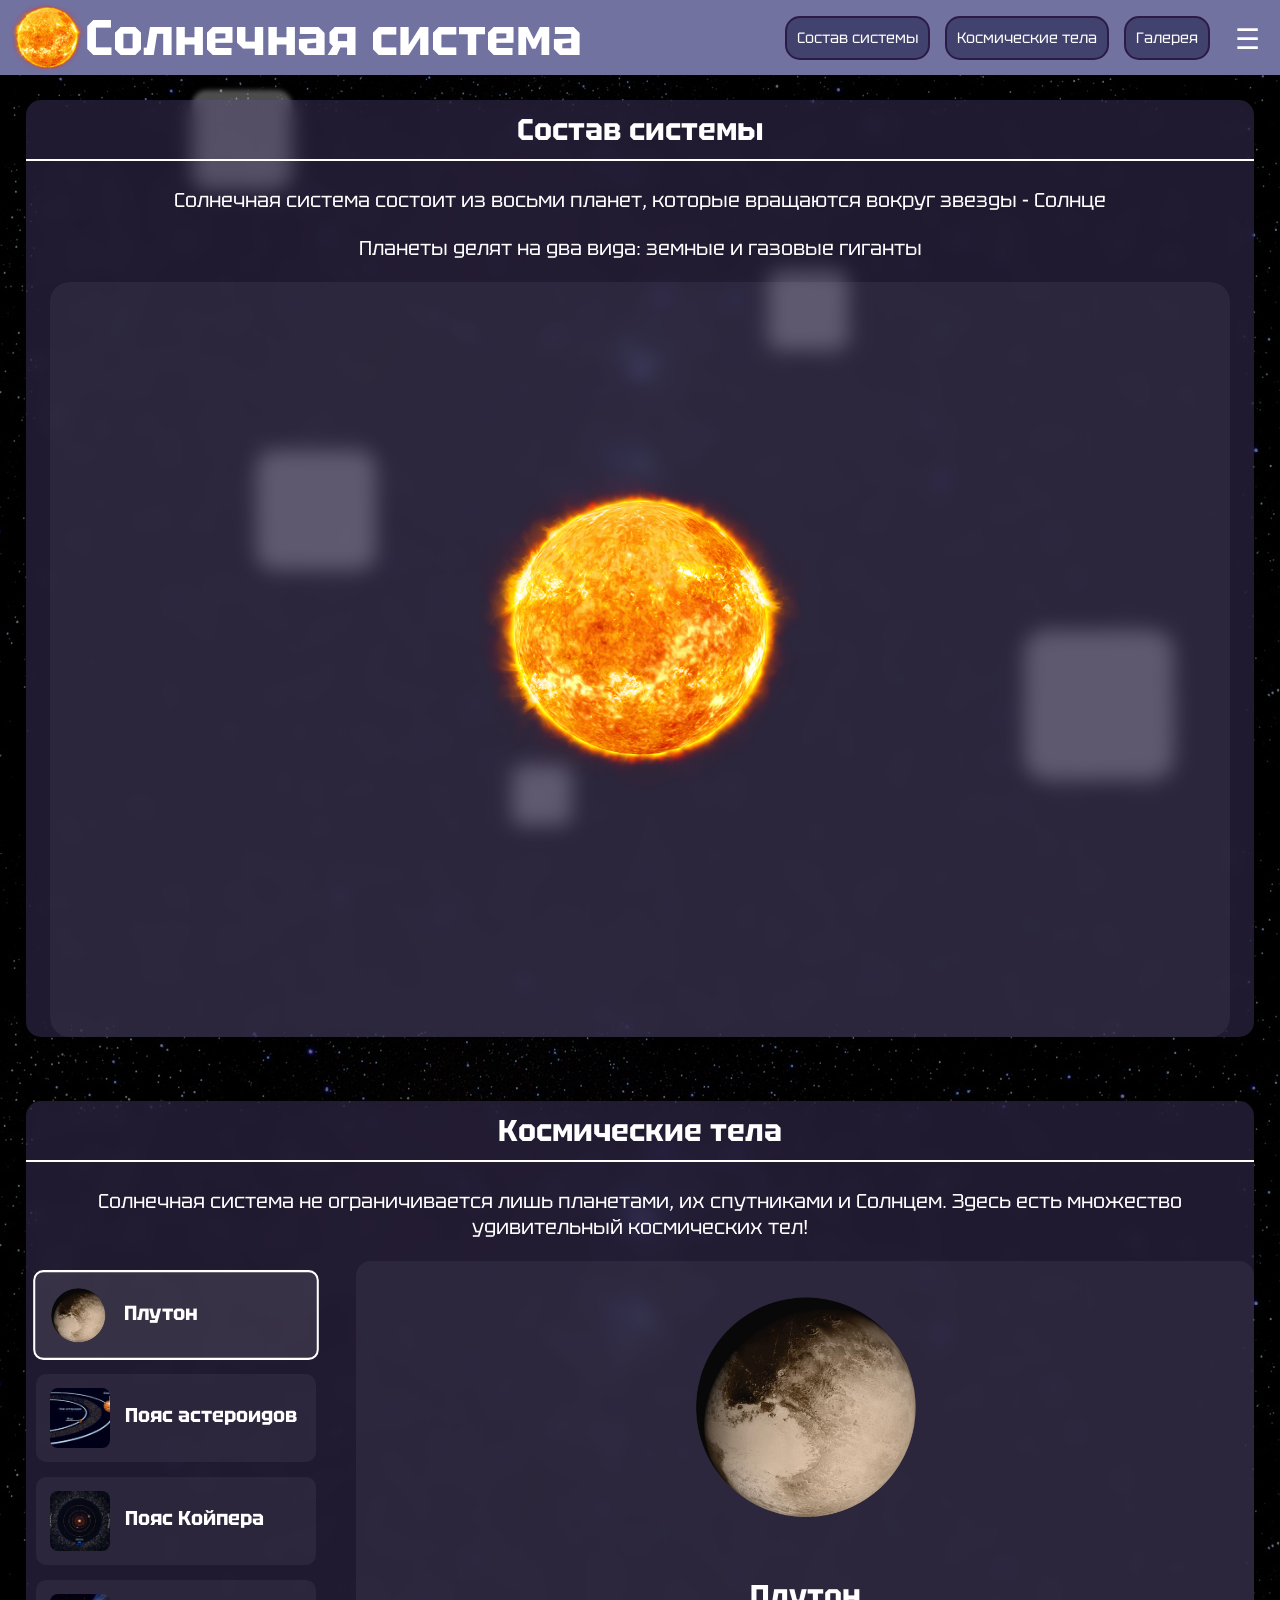
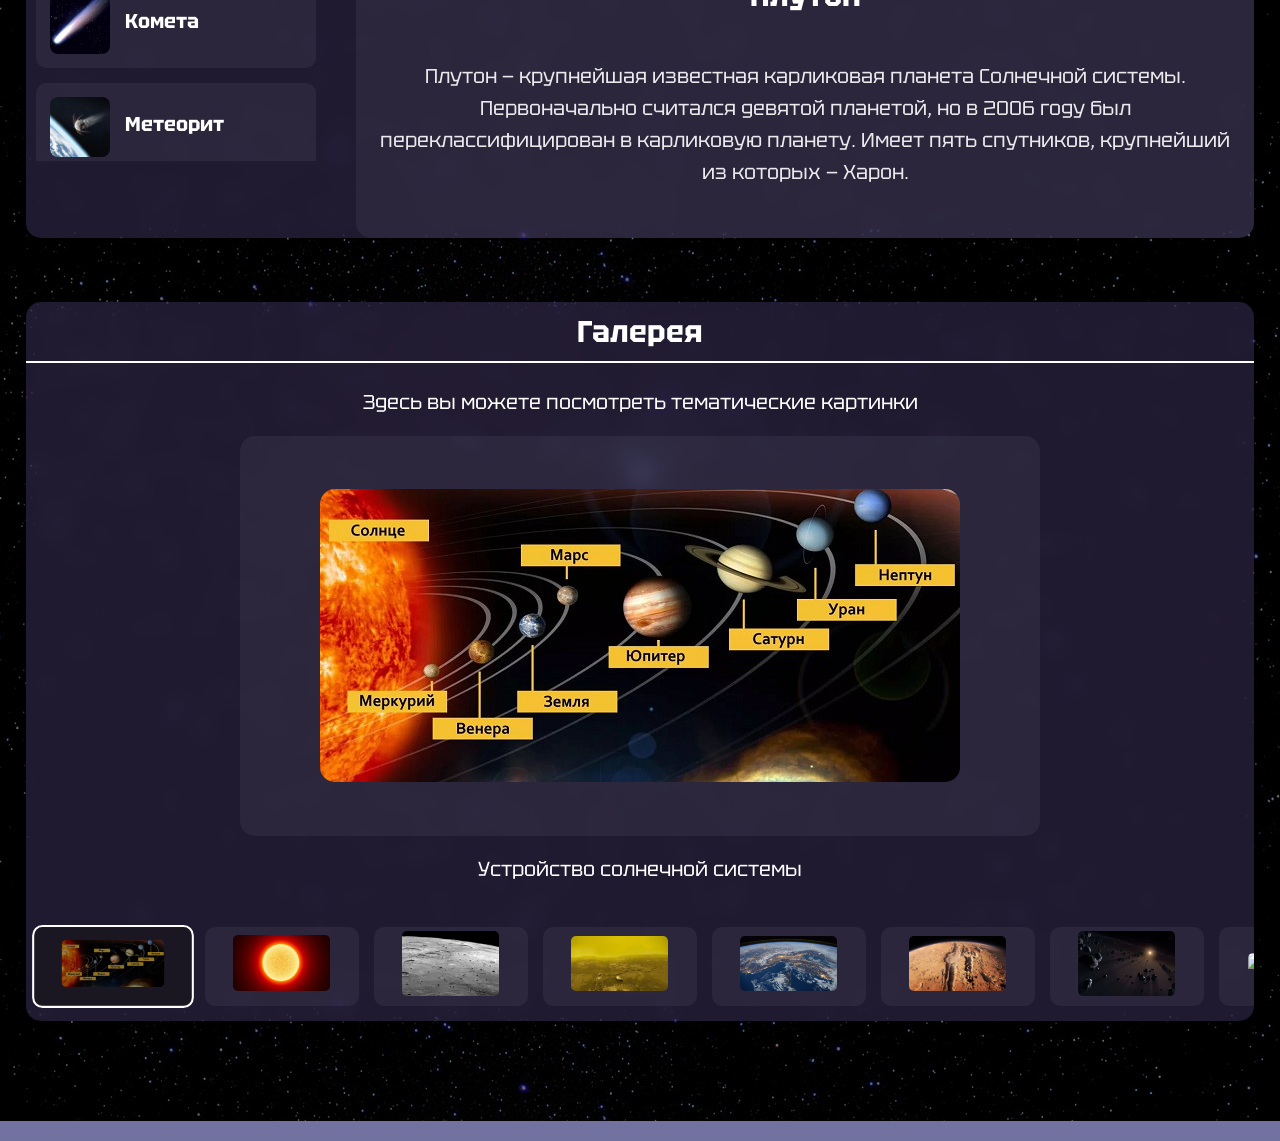
==== main.html @ 2208cb08 "first commit" ====
<!DOCTYPE html>
<html>
    <head>
        <link rel="stylesheet" href="main.css">
        <link rel="stylesheet" href="navigation.css">
        <link rel="stylesheet" href="planet_cards.css">
        <link rel="stylesheet" href="galery.css">
        <link rel="stylesheet" href="other.css">
        <link href="https://fonts.googleapis.com/css2?family=Quantico:ital,wght@0,400;0,700;1,400;1,700&family=Tektur:wght@400..900&display=swap" rel="stylesheet">
        <!--Установление Фав-иконки-->
        <link rel="icon" type="image/png" href="img/FavIlcon.png">
        <!--Заголовок сайта, который отображается во вкладочке-->
        <title>Солнечная система</title>
    </head>

    <body> 
        <header>
            <img src="img/Svetilo.png" width="75" height="75">
            <h1 class="main_title">Солнечная система</h1>
            <nav>
                <div class="nav_desktop">
                    <a href="#planets" class="nav_link">Состав системы</a>
                    <a href="#other" class="nav_link">Космические тела</a>
                    <a href="#gallery" class="nav_link">Галерея</a>
                </div>
                <div class="burger_menu">
                    <button class="burger_button">☰</button>
                    <div class="burger_content">
                        <a href="#planets" class="burger_nav_link">Состав системы</a>
                        <a href="#other" class="burger_nav_link">Космические тела</a>
                        <a href="#gallery" class="burger_nav_link">Галерея</a>
                        <div class="theme_switcher">
                            <button class="theme_btn" data-theme="light">Светлая тема</button>
                            <button class="theme_btn" data-theme="dark">Тёмная тема</button>
                            <button class="like_button" onclick="toggleColor(this)">★</button>
                        </div>
                    </div>
                </div>
            </nav>
        </header>
        <main>
            <!--Летающие позади кубики, красивое оформление и ми-ми-ми -->
            <div>
                <div class="square"></div>
                <div class="square"></div>
                <div class="square"></div>
                <div class="square"></div>
                <div class="square"></div>
            </div>

            <section id="planets" class="glass">
                <h1 class="title">Состав системы</h1>
                <p>Солнечная система состоит из восьми планет, которые вращаются вокруг звезды - Солнце</p>
                <p>Планеты делят на два вида: земные и газовые гиганты</p>
                <!--При большой экране-->
                    <div class="planet_container">
                        <a href="Sun.html" class="Sun planet">
                            <img src="img/Svetilo.png" width="325">
                            <div class="planet_title">
                                <p>Солнце</p>
                            </div>
                        </a>
                        <!--Земная группа-->
                        <a href="Mercury.html" class="Merc planet">
                            <img src="img/mercur.png" width="150">
                            <div class="planet_title">
                                <p>Меркурий</p>
                            </div>
                        </a>
                        <a href="Ven.html" class="Ven planet">
                            <img src="img/ven.png" width="190">
                            <div class="planet_title">
                                <p>Венера</p>
                            </div>
                        </a>
                        <a href="Earth.html" class="Earth planet">
                            <img src="img/earth_moon.png" width="225">
                            <div class="planet_title">
                                <p>Земля</p>
                            </div>
                        </a>
                        <a href="Mars.html" class="Mars planet">
                            <img src="img/mars.png" width="200">
                            <div class="planet_title">
                                <p>Марс</p>
                            </div>
                        </a>
                        <!--Газовые гиганты-->
                        <a href="Upiter.html" class="Upit planet">
                            <img src="img/yupi.png" width="250">
                            <div class="planet_title">
                                <p>Юпитер</p>
                            </div>
                        </a>
                        <a href="Saturn.html" class="Saturn planet">
                            <img src="img/saturn.png" width="320">
                            <div class="planet_title">
                                <p>Сатурн</p>
                            </div>
                        </a>
                        <a href="Uran.html" class="Uran planet">
                            <img src="img/uran.png" width="300">
                            <div class="planet_title">
                                <p>Уран</p>
                            </div>
                        </a>
                        <a href="Neptune.html" class="Neptune planet">
                            <img src="img/neptune.png" width="210">
                            <div class="planet_title">
                                <p>Нептун</p>
                            </div>
                        </a>
                    </div>
            </section>
            <section id="other" class="glass">
                <h1 class="title">Космические тела</h1>
                <p>Солнечная система не ограничивается лишь планетами, их спутниками и Солнцем.
                    Здесь есть множество удивительный космических тел!
                </p>
                <div class="other_container">
                    <div class="other_object">
                        <div class="other_thumbnails_container" id="otThumbnailsContainer">
                            
                        </div>
                    </div>
                    <div class="other_object">
                        <div class="other_main_container">
                            <div class="other_image_container_main">
                                <img src="img/pluto.png" alt="Космическое тело" class="other_image_main" id="otMainImage">
                            </div>
                            <div class="other_content_container">
                                <h2 class="other_content_title" id="otImageCaption">Плутон</h2>
                                <p class="other_content_description">Описание космического тела</p>
                            </div>
                        </div>
                    </div>
                </div>
            </section>
            <section id="gallery" class="glass">
                <h1 class="title">Галерея</h1>
                <p>Здесь вы можете посмотреть тематические картинки</p>
                <div class="gallery">
                    <div class="image_container">
                        <img src="gallery/Ustroystv.png" alt="Картинки" class="image" id="mainImage">
                    </div>
                    <div id="imageCaption">Устройство солнечной системы</div>
                </div>
                
                <div class="thumbnails_container" id="thumbnailsContainer">
                    
                </div>
            </section>
        </main>
        <script src="scripts/navigation.js"></script>
        <script src="scripts/button.js"></script>
        <script src="scripts/gallery.js"></script>
        <script src="scripts/other.js"></script>
    </body>

    <footer>
       
    </footer>
</html>
---- main.css ----
:root {
    --back_col: #7272a1;
    --back_col_dark: #42426e;
    --border_col:#2C1B47;
    --hologram_col:#88bab2;
    --hologram_text:#3b6b63;
    --glass_col: rgba(106, 86, 160, 0.3);
    --border_size:2px;
}

[data-theme="light"] {
    --back_col: #a2a2c4;
    --back_col_dark: #7a7aa8;
    --border_col: #725c93;
    --hologram_col: #a8d5cc;
    --hologram_text: #2a524a;
    --glass_col: rgba(166, 146, 220, 0.3);
}

[data-theme="light"] .glass {
    background: rgba(255, 255, 255, 0.2);
}

[data-theme="light"] .square {
    background: rgba(255, 255, 255, 0.5);
}
body {
    margin: 0; /*Внешние границы*/
    padding: 0; /*Внутренние границы*/
    background-image: url("img/StarLit.jpg");
    color: #ffffff;/*Цвет текста*/
    text-align: center;/*Центрирование текста*/
    font-family: "Tektur", sans-serif;
    font-weight: 200;
    font-size: 20px;
}

/*Вверхняя часть сайта - заголовок*/
header { 
    background: var(--back_col); 
    font-size: 35px;
    border-bottom: solid --border_size var(--border_col);
    padding: 10px; /* Внутренние отступы */
    display: flex; /* Для выравнивания логотипа и заголовка */
    align-items: center; /* Выравнивание по центру по вертикали */
    position: fixed;
    top: 0; /* Фиксируем вверху */
    width: 100%; /* Занимает всю ширину */
    height:55px;
    z-index: 1000; /* Чтобы header был поверх других элементов */
}

footer {
    background: var(--back_col); 
    display: flex;
    border-top: solid --border_size var(--border_col);
    z-index: 1000;
    padding: 10px;
}
main{
    margin-top:100px;
    margin-bottom:100px;
}
a{
    cursor:pointer;
}
/*Базовое стекло с блюром*/
.glass{
    background: var(--glass_col);
    margin-left:2%; margin-right:2%;
    border-radius: 15px;
    -webkit-backdrop-filter: blur(10px);
    backdrop-filter: blur(10px);
    margin-top:5%; margin-bottom:5%;
}
/*Класс для акцентного текста*/
.bold{
    font-weight: bold;
    font-size: 25px;
}
/*Титль*/
.title{
    padding:10px;
    border-bottom: #ffffff solid 2px;
}

/*Декоративные кубики*/
.square {
    position: fixed;
    background: rgba(255, 255, 255, 0.3);
    border-radius: 15%;
    animation: floatSquare 15s infinite ease-in-out;
    filter:blur(2px);
}

.square:nth-child(1) {
    width: 100px;
    height: 100px;
    top: calc(10% + var(--pos-1-y, 0px));
    left: calc(15% + var(--pos-1-x, 0px));
    animation-delay: 0s;
}

.square:nth-child(2) {
    width: calc(100px * 1.5);
    height: calc(100px * 1.5);
    top: calc(70% + var(--pos-2-y, 0px));
    left: calc(80% + var(--pos-2-x, 0px));
    animation-delay: -3s;
}

.square:nth-child(3) {
    width: calc(100px * 0.8);
    height: calc(100px * 0.8);
    top: calc(30% + var(--pos-3-y, 0px));
    left: calc(60% + var(--pos-3-x, 0px));
    animation-delay: -6s;
}

.square:nth-child(4) {
    width: calc(100px * 1.2);
    height: calc(100px * 1.2);
    top: calc(50% + var(--pos-4-y, 0px));
    left: calc(20% + var(--pos-4-x, 0px));
    animation-delay: -9s;
}

.square:nth-child(5) {
    width: calc(100px * 0.6);
    height: calc(100px * 0.6);
    top: calc(85% + var(--pos-5-y, 0px));
    left: calc(40% + var(--pos-5-x, 0px));
    animation-delay: -12s;
}

@keyframes floatSquare {
    0% {
        transform: translate(0, 0) rotate(0deg) scale(1);
        opacity: 0.3;
    }
    25% {
        transform: translate(calc(var(--move-1-x, 50px)), calc(var(--move-1-y, -30px))) rotate(90deg) scale(1.1);
        opacity: 0.6;
    }
    50% {
        transform: translate(calc(var(--move-2-x, -40px)), calc(var(--move-2-y, 20px))) rotate(180deg) scale(0.9);
        opacity: 0.8;
    }
    75% {
        transform: translate(calc(var(--move-3-x, 30px)), calc(var(--move-3-y, 40px))) rotate(270deg) scale(1.05);
        opacity: 0.5;
    }
    100% {
        transform: translate(0, 0) rotate(360deg) scale(1);
        opacity: 0.3;
    }
}
---- navigation.css ----
nav {
    margin-left: auto;
    margin-right: 20px;
    display: flex;
    align-items: center;
    gap: 15px;
}

.nav_desktop {
    display: flex;
    gap: 15px;
}

.nav_link, .burger_nav_link {
    color: white;
    text-decoration: none;
    background-color: var(--back_col_dark);
    padding: 10px 10px;
    border: solid var(--border_size) var(--border_col);
    border-radius: 15px;
    transition: background-color 0.3s ease;
    font-size: 18px;
    white-space: nowrap;
}
.burger_nav_link{
    margin-top:5px;
}

/* Бургер-меню - всегда видно */
.burger_menu {
    display: block;
    position: relative;
}

.burger_button {
    background: none;
    border: none;
    color: white;
    font-size: 28px;
    cursor: pointer;
    padding: 5px 10px;
    border-radius: 5px;
    transition: background-color 0.3s ease;
}

.burger_button:hover {
    background-color: rgba(255, 255, 255, 0.1);
}

.burger_content {
    display: none;
    position: absolute;
    right: 0;
    top: 100%;
    background: var(--back_col);
    border: 1px solid var(--border_col);
    border-radius: 10px;
    min-width: 200px;
    padding: 10px;
    z-index: 1001;
    backdrop-filter: blur(10px);
}

.burger_content.show {
    display: block;
}

.burger_content .nav_link {
    display: block;
    margin: 5px 0;
    text-align: center;
}

.theme_switcher {
    margin-top: 10px;
    padding-top: 10px;
    border-top: 1px solid rgba(255, 255, 255, 0.3);
}

.theme_btn {
    display: block;
    width: 100%;
    padding: 8px;
    margin: 5px 0;
    background: var(--glass_col);
    border: 1px solid var(--border_col);
    color: white;
    border-radius: 5px;
    cursor: pointer;
    transition: background-color 0.3s ease;
}
.like_button{
    display: inline-block;
    width: 25%;
    padding: 8px;
    margin: 5px 0;
    background: var(--glass_col);
    border: 1px solid var(--border_col);
    color: white;
    border-radius: 5px;
    cursor: pointer;
    transition: background-color 0.3s ease;
}
.falling_star {
    position: fixed;
    font-size: 20px;
    z-index: 10001;
    opacity: 0.5;
    pointer-events: none;
}

.theme_btn:hover {
    background: rgba(106, 86, 160, 0.5);
}
@media(max-width:1400px){
    .nav_link{
        font-size: 15px;
    }
}

/* Адаптивность навигации */
@media (max-width: 1080px) {
    .nav_desktop {
        display: none; /* Скрываем навигацию в заголовке на маленьких экранах */
    }
    
    .burger_nav_link {
        display: block; /* Показываем "Состав системы" в бургер-меню */
    }
}

@media (min-width: 1081px) {
    .nav_desktop {
        display: flex; /* Показываем навигацию в заголовке на больших экранах */
    }
    
    .burger_nav_link {
        display: none;
    }
    .theme_switcher{
        border-top: none;
    }
}
---- planet_cards.css ----
.planet_container{
    display: flex;
    align-items: center;
    justify-content: center;
    margin-left:2%; margin-right:2%;
    padding: 15%;
    padding-bottom: 20%;
    position: relative;
    background: rgba(255, 255, 255, 0.05);
    border-radius: 20px;
}
p{
    padding:1px;
}
/*Заголовок у планет*/
.planet_title {
    position: absolute;
    font-size: 25px;
    top: 50%;
    left: 50%;
    transform: translate(-50%, -50%);
    color: var(--hologram_text);
    padding: 5px 10px;
    white-space: nowrap;
    z-index: 10;
    transition: opacity 0.5s ease-in-out, visibility 0.5s ease-in-out;
}
.planet_title::before {
    content: '';
    position: absolute;
    top: 0;
    left: 0;
    right: 0;
    bottom: 0;
    background-color: var(--hologram_col);
    border-radius: 25%;
    filter: blur(10px);
    z-index: -1;
    opacity:0.8;
}
.Sun, .Merc, .Earth, .Ven, .Mars, .Upit, .Saturn, .Uran, .Neptune {
    position: relative;
    display: flex;
    align-items: center;
    justify-content: center;
}
/*Элемент Солнце*/
.Sun{
    z-index:500; 
    transition: transform 1s ease-in-out;
}
.Sun:hover{
    filter: brightness(1.2) drop-shadow(0 0 10px rgba(255, 232, 150, 0.7));
}
@media(min-width:1081px){
.Sun:hover .planet_title{visibility: visible; opacity:1;}
.Sun:not(hover) .planet_title{visibility: hidden; opacity:0;}
}
/*Элемент Меркурий --------------------------------------------------------------------------------------------------------*/
.Merc{
    position: absolute;
    z-index:403;
    transition: transform 2s ease-in-out;
    animation: float 2s ease-in-out infinite;
}
.Merc:hover{
    filter: brightness(1.2) drop-shadow(0 0 10px rgba(186, 185, 201, 0.7));
}
@media(min-width:1081px){
.Merc:hover .planet_title{visibility: visible; opacity:1;}
.Merc:not(hover) .planet_title{visibility: hidden; opacity:0;}
}
/*Элемент Венеры --------------------------------------------------------------------------------------------------------*/
.Ven{
    position: absolute;
    z-index:403;
    transition: transform 2s ease-in-out;
    animation: float 2s ease-in-out infinite;
}
.Ven:hover{
    filter: brightness(1.2) drop-shadow(0 0 10px rgba(206, 180, 108, 0.7));
}
@media(min-width:1081px){
.Ven:hover .planet_title{visibility: visible; opacity:1;}
.Ven:not(hover) .planet_title{visibility: hidden; opacity:0;}
}
/*Элемент Земля --------------------------------------------------------------------------------------------------------*/
.Earth{
    position: absolute;
    z-index:403;
    transition: transform 2s ease-in-out;
    animation: float 2s ease-in-out infinite;
}
.Earth:hover{
    filter: brightness(1.2) drop-shadow(0 0 10px rgba(153, 150, 255, 0.7));
}
@media(min-width:1081px){
.Earth:hover .planet_title{visibility: visible; opacity:1;}
.Earth:not(hover) .planet_title{visibility: hidden; opacity:0;}
}
/*Элемент Марса --------------------------------------------------------------------------------------------------------*/
.Mars{
    position: absolute;
    z-index:403;
    transition: transform 2s ease-in-out;
    animation: float 2s ease-in-out infinite;
}
.Mars:hover{
    filter: brightness(1.2) drop-shadow(0 0 10px rgba(200, 96, 48, 0.7));
}
@media(min-width:1081px){
.Mars:hover .planet_title{visibility: visible; opacity:1;}
.Mars:not(hover) .planet_title{visibility: hidden; opacity:0;}  
}
/*Элемент Юпитер --------------------------------------------------------------------------------------------------------*/
.Upit{
    position: absolute;
    z-index:403;
    transition: transform 2s ease-in-out;
    animation: float 2s ease-in-out infinite;
}
.Upit:hover{
    filter: brightness(1.2) drop-shadow(0 0 10px rgba(165, 125, 60, 0.7));
}
@media(min-width:1081px){
.Upit:hover .planet_title{visibility: visible; opacity:1;}
.Upit:not(hover) .planet_title{visibility: hidden; opacity:0;}
}
/*Элемент Сатурна --------------------------------------------------------------------------------------------------------*/
.Saturn{
    position: absolute;
    z-index:403;
    transition: transform 2s ease-in-out;
    animation: float 2s ease-in-out infinite;
    transform: scale(0.7);
}
.Saturn:hover{
    filter: brightness(1.2) drop-shadow(0 0 10px rgba(245, 192, 33, 0.7));
}
@media(min-width:1081px){
.Saturn:hover .planet_title{visibility: visible; opacity:1;}
.Saturn:not(hover) .planet_title{visibility: hidden; opacity:0;}
}
/*Элемент Урана --------------------------------------------------------------------------------------------------------*/
.Uran{
    position: absolute;
    z-index:403;
    transition: transform 2s ease-in-out;
    animation: float 2s ease-in-out infinite;
    transform: scale(0.7);
}
.Uran:hover{
    filter: brightness(1.2) drop-shadow(0 0 10px rgba(58, 55, 147, 0.7));
}
@media(min-width:1081px){
.Uran:hover .planet_title{visibility: visible; opacity:1;}
.Uran:not(hover) .planet_title{visibility: hidden; opacity:0;}
}
/*Элемент Нептуна --------------------------------------------------------------------------------------------------------*/
.Neptune{
    position: absolute;
    z-index:403;
    transition: transform 2s ease-in-out;
    animation: float 2s ease-in-out infinite;
}
.Neptune:hover{
    filter: brightness(1.2) drop-shadow(0 0 10px rgba(130, 202, 238, 0.7));
}
@media(min-width:1081px){
.Neptune:hover .planet_title{visibility: visible; opacity:1;}
.Neptune:not(hover) .planet_title{visibility: hidden; opacity:0;}
}
@media(max-width:1400px){
    .main_title{
        font-size: 50px;
    }
}
/*Анимация появления планет при большом экране*/
@media(min-width:1081px){
    .planet_container:hover .Merc{transform:translateX(-500px) translateY(-175px);}
    .planet_container:hover .Ven{transform:translateX(-175px) translateY(-250px);}
    .planet_container:hover .Earth{ transform:translateX(175px) translateY(-250px);}
    .planet_container:hover .Mars{ transform:translateX(500px) translateY(-150px);}
    .planet_container:hover .Upit{ transform:translateX(500px) translateY(150px);}
    .planet_container:hover .Saturn{ transform:translateX(175px) translateY(250px) scale(1);}
    .planet_container:hover .Uran{ transform:translateX(-175px) translateY(250px) scale(1);}
    .planet_container:hover .Neptune{ transform:translateX(-500px) translateY(150px);}
}
@media(max-width:1080px){
.planet_container {
        gap: 10px;
        display: flex;
        justify-content: center;
        align-items: center;
        flex-wrap: wrap;
    }
    .planet{
        align-self: center;
        margin: 5px;
        display:inline-block;
        background-color: var(--border_col);
        border-radius: 15px;
        width:45%;
    }
    .like_button{
        display: none;
    }
    
    .Sun, .Merc, .Ven, .Earth, .Mars, .Upit, .Saturn, .Uran, .Neptune {
        position: static;
        transform: none ;
        animation: none;
    }
    
    .planet_title {
        position: static;
        transform: none;
        font-size: 20px;
        margin-top: 10px;
        color:white;
        background-color: var(--back_col_dark);
        border-radius: 15px;
        border: solid var(--border_size) var(--border_col);
        margin:2px;
    }
    
    .planet_title::before {display: none;}

    .main_title{font-size: 32px;}
    
    /*Уменьшаем размеры планет*/
    img{padding:20px;}
    .Sun img {width: 75%;}
    .Merc img {width: 50% ;}
    .Ven img {width: 50% ;}
    .Earth img {width: 50% ;}
    .Mars img {width: 50% ;}
    .Upit img {width: 75% ;}
    .Saturn img { width: 75% ;}
    .Uran img {width: 65% ;}
    .Neptune img {width: 65%;}
    
    .Sun:hover, .Merc:hover, .Ven:hover, .Earth:hover, .Mars:hover, 
    .Upit:hover, .Saturn:hover, .Uran:hover, .Neptune:hover {
        filter: none;
        transform: none;
    }
}

@media (max-width: 480px) {
    .planet_container {
        gap: 10px;
        display: flex;
        justify-content: center;
        align-items: center;
        flex-wrap: wrap;
    }
    .planet{
        align-self: center;
        margin: 10px;
        display:inline-block;
        background-color: var(--border_col);
        border-radius: 15px;
        width:100%;
    }
    .main_title{font-size: 28px;}
}
/*Статическая анимация парения планеты*/
@keyframes float {  
    0% { margin-top: 5px; }
    25% { margin-top: 0px; }
    50% { margin-top: -5px; }
    75% { margin-top: 0px; }
    100% { margin-top: 5px; }
}
---- galery.css ----
.gallery {
    display: flex;
    flex-direction: column;
    align-items: center;
    margin-bottom: 30px;
}

.image_container {
    width: 800px;
    height: 400px;  
    margin-bottom: 20px;
    display: flex;
    justify-content: center;
    align-items: center;
    background: rgba(255, 255, 255, 0.05);
    border-radius: 15px;
    overflow: hidden;
    position: relative;
}

.image {
    max-width: 100%;
    max-height: 100%;
    width: auto;
    height: auto;
    object-fit: contain;
    border-radius: 15px;
    transition: transform 0.5s ease;
}

.image:hover {
transform: scale(1.03);
}

@media (max-width: 1080px) {
    .image_container {
        width: 700px;
        height: 450px;
    }
}

@media (max-width: 768px) {
    .image_container {
        width: 450px;
        height: 250px;
    }
}

@media (max-width: 480px) {
    .image_container {
        width: 350px;
        height: 250px;
        max-width: 400px;
    }
}

.thumbnails_container {
    display: flex;
    overflow-x: auto;
    padding: 15px 10px;
    gap: 15px;
    scrollbar-width: thin;
    scrollbar-color: rgba(255, 255, 255, 0.3) transparent;
}

.thumbnails_container::-webkit-scrollbar {
    height: 8px;
}

.thumbnails_container::-webkit-scrollbar-track {
    background: rgba(255, 255, 255, 0.1);
    border-radius: 10px;
}

.thumbnails_container::-webkit-scrollbar-thumb {
    background: rgba(255, 255, 255, 0.3);
    border-radius: 10px;
}

.thumbnail {
    flex: 0 0 auto;
    width: 150px;
    height: 75px;
    border-radius: 10px;
    overflow: hidden;
    cursor: pointer;
    transition: all 0.3s ease;
    position: relative;
    border: 2px solid transparent;
    align-content: center;
    background: rgba(255, 255, 255, 0.05);
}

.thumbnail img {
    width:65%;
    border-radius: 5px;
    object-fit: cover;
}

.thumbnail.active {
    border-color: white;
    transform: scale(1.05);
}

.thumbnail:hover {
    transform: scale(1.025);
}
/*Фон у карточки*/
.thumbnail::after {
    content: '';
    position: absolute;
    top: 0;
    left: 0;
    width: 100%;
    height: 100%;
    background: rgba(0, 0, 0, 0.4);
    opacity: 0;
    transition: opacity 0.3s ease;
}

.thumbnail.active::after,
.thumbnail:hover::after {
    opacity: 1;
}
---- other.css ----
.other_gallery {
    display: flex;
    flex-direction: column;
    align-items: center;
    margin-bottom: 30px;
}

.other_image_container {
    width: 800px;
    height: 400px;  
    margin-bottom: 20px;
    display: flex;
    justify-content: center;
    align-items: center;
    background: rgba(255, 255, 255, 0.05);
    border-radius: 15px;
    overflow: hidden;
    position: relative;
}

.other_image {
    max-width: 100%;
    max-height: 100%;
    width: auto;
    height: auto;
    object-fit: contain;
    border-radius: 15px;
    transition: transform 0.5s ease;
}

.other_image:hover {
    transform: scale(1.03);
}

.other_container {
    display: flex;
    gap: 30px;
    margin-top: 20px;
    align-items: flex-start;
}

.other_object:first-child {
    flex: 0 0 300px;
    max-height: 500px;
    overflow-y: auto;
}

.other_object:last-child {
    flex: 1;
    display: flex;
    flex-direction: column;
    gap: 20px;
}

.other_thumbnails_container {
    display: flex;
    flex-direction: column;
    gap: 15px;
    padding: 10px;
}

.other_thumbnail {
    display: flex;
    align-items: center;
    gap: 15px;
    padding: 12px;
    background: rgba(255, 255, 255, 0.05);
    border-radius: 10px;
    cursor: pointer;
    transition: all 0.3s ease;
    border: 2px solid transparent;
}

.other_thumbnail.active {
    border-color: white;
    background: rgba(255, 255, 255, 0.1);
    transform: scale(1.02);
}

.other_thumbnail:hover {
    transform: scale(1.02);
    background: rgba(255, 255, 255, 0.08);
}

.other_thumbnail img {
    width: 60px;
    height: 60px;
    border-radius: 8px;
    object-fit: cover;
}

.other_thumbnail_content {
    flex: 1;
}

.other_thumbnail_title {
    font-weight: bold;
    margin-bottom: 5px;
    color: white;
}

.other_thumbnail_desc {
    font-size: 0.9em;
    color: rgba(255, 255, 255, 0.8);
}

.other_main_container {
    background: rgba(255, 255, 255, 0.05);
    border-radius: 15px;
    padding: 20px;
    display: flex;
    flex-direction: column;
    align-items: center;
    text-align: center;
    min-height: 400px;
}

.other_image_container_main {
    width: 100%;
    height: 250px;
    display: flex;
    justify-content: center;
    align-items: center;
    margin-bottom: 20px;
}

.other_image_main {
    max-width: 100%;
    max-height: 100%;
    object-fit: contain;
    border-radius: 10px;
}

.other_content_container {
    width: 100%;
    flex: 1;
    display: flex;
    flex-direction: column;
}
.other_content_title {
    margin-bottom: 15px;
    color: white;
    white-space: nowrap;
    overflow: hidden;
    text-overflow: ellipsis;
}

.other_content_description {
    line-height: 1.6;
    color: rgba(255, 255, 255, 0.9);
    /* Автоматическая высота с отступами */
    flex: 1;
    padding: 10px 0;
    word-wrap: break-word;
    overflow-wrap: break-word;
}

.other_object:first-child {
    scrollbar-width: thin;
    scrollbar-color: rgba(255, 255, 255, 0.3) transparent;
}

@media (max-width: 1080px) {
    .other_container {
        gap: 20px;
    }
    
    .other_object:first-child {
        flex: 0 0 250px;
        max-height: 450px;
    }
    
    .other_thumbnail {
        padding: 8px;
        gap: 10px;
    }
    
    .other_thumbnail img {
        width: 50px;
        height: 50px;
    }
    
    .other_thumbnail_title {
        font-size: 0.9em;
    }
    
    .other_thumbnail_desc {
        font-size: 0.8em;
    }
    
    .other_main_container {
        padding: 15px;
    }
    
    .other_image_container_main {
        height: 250px;
    }
    
    .other_content_title {
        font-size: 1.4em;
    }
    
    .other_content_description {
        font-size: 0.95em;
        height: 80px;
    }
}

@media (max-width: 768px) {
    .other_container {
        flex-direction: column;
        gap: 15px;
    }
    
    .other_object:first-child {
        flex: none;
        width: 100%;
        max-height: 180px;
        overflow-x: auto;
        overflow-y: hidden;
    }
    
    .other_thumbnails_container {
        flex-direction: row;
        padding: 10px 8px;
        gap: 10px;
    }
    
    .other_thumbnail {
        flex: 0 0 auto;
        width: 160px;
        min-height: 70px;
        padding: 6px;
        gap: 8px;
    }
    
    .other_thumbnail img {
        width: 40px;
        height: 40px;
    }
    
    .other_thumbnail_title {
        font-size: 0.8em;
        white-space: nowrap;
        overflow: hidden;
        text-overflow: ellipsis;
    }
    
    .other_thumbnail_desc {
        font-size: 0.75em;
        line-height: 1.2;
    }
    
    .other_main_container {
        min-height: 350px;
        padding: 15px;
    }
    
    .other_image_container_main {
        height: 200px;
        margin-bottom: 15px;
    }
}

@media (max-width: 480px) {
    .other_object:first-child {
        flex: 0 0 auto;
        max-height: 150px;
    }
    
    .other_thumbnails_container {
        padding: 8px 6px;
        gap: 8px;
    }
    
    .other_thumbnail {
        width: 140px;
        min-height: 60px;
        padding: 4px;
        gap: 6px;
    }
    
    .other_thumbnail img {
        width: 35px;
        height: 35px;
    }
    
    .other_thumbnail_content {
        min-width: 0;
        overflow: hidden;
    }
    
    .other_thumbnail_title {
        font-size: 0.8em;
        white-space: nowrap;
        overflow: hidden;
        text-overflow: ellipsis;
    }
    
    .other_thumbnail_desc {
        font-size: 0.7em;
        display: -webkit-box;
        -webkit-box-orient: vertical;
        overflow: hidden;
    }
    
    .other_main_container {
        min-height: 300px;
        padding: 12px;
    }
    
    .other_image_container_main {
        height: 180px;
    }
    
    .other_content_title {
        font-size: 1.2em;
        margin-bottom: 8px;
    }
    
    .other_content_description {
        padding: 8px 0;
        font-size: 0.9em;
    }
}
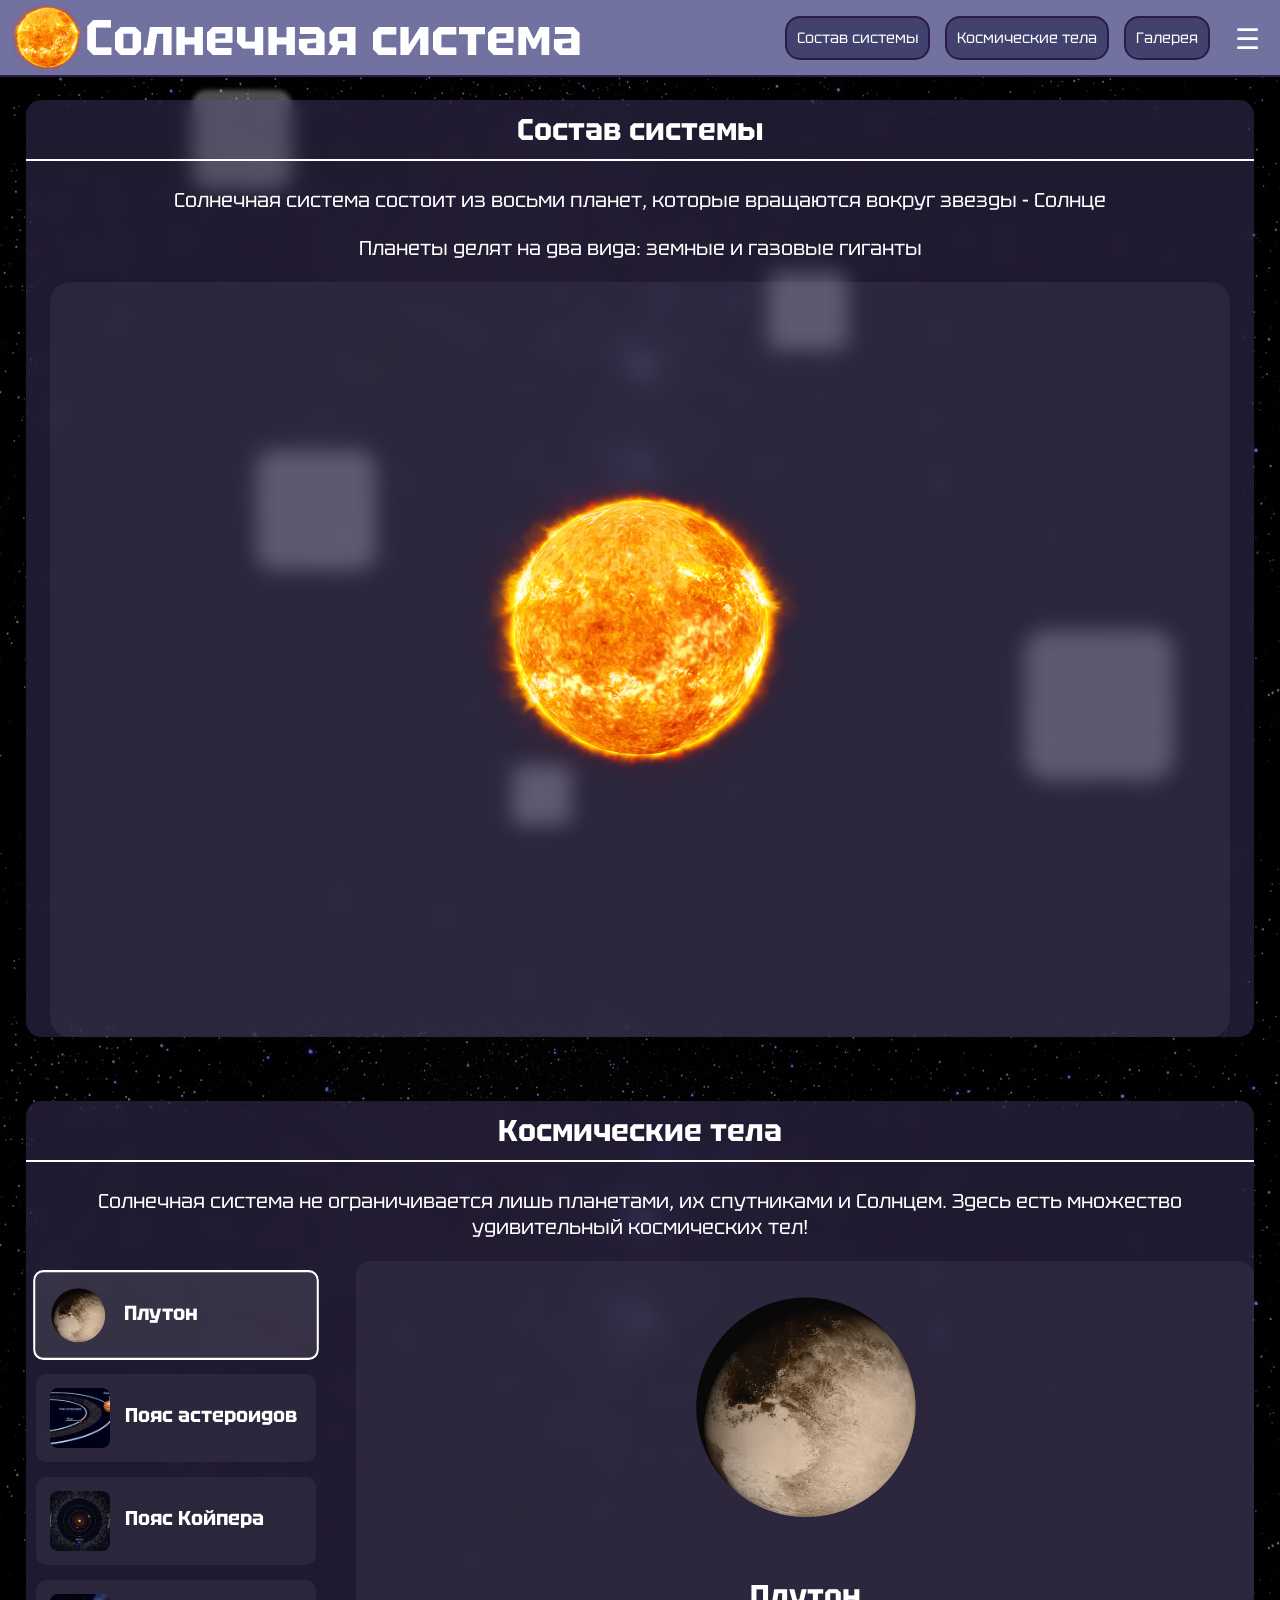
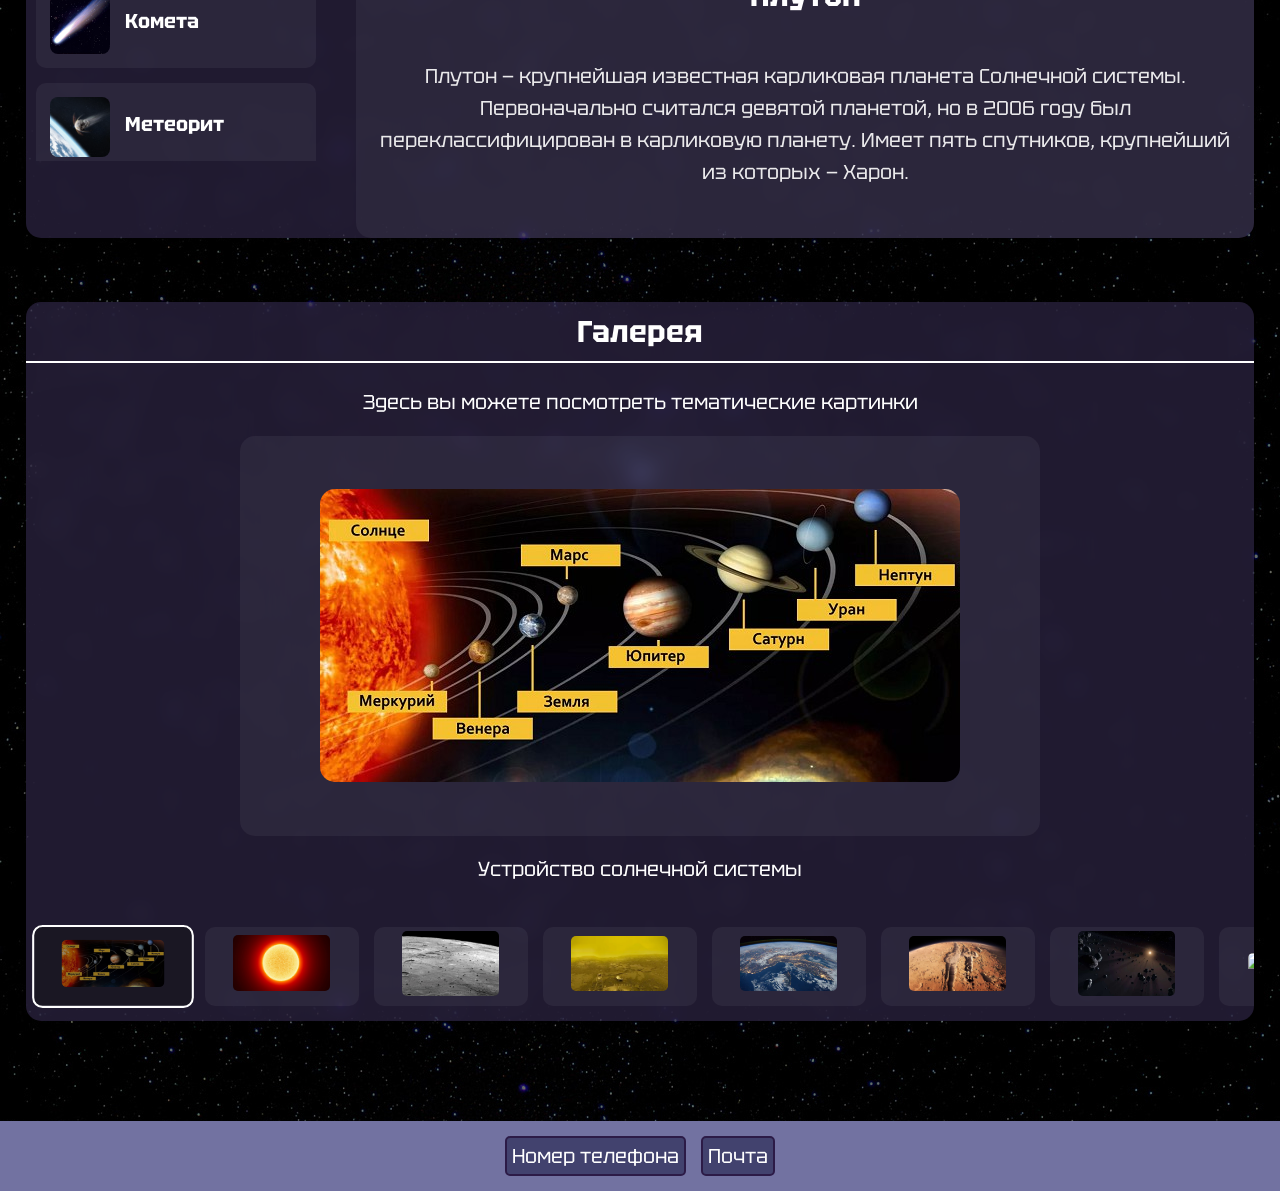
==== commit 2aea1da5: "Добавлен Футер, улучшена навигация" ====
--- a/main.html
+++ b/main.html
@@ -158,6 +158,9 @@
     </body>
 
     <footer>
-       
+        <div class="foot_cont">
+            <a class="foot_el" href="tel:89260809770">Номер телефона</a>
+            <a class="foot_el" href="mailto:nikitenartem@yandex.com">Почта</a>
+        </div>
     </footer>
 </html>
--- a/main.css
+++ b/main.css
@@ -39,7 +39,7 @@
 header { 
     background: var(--back_col); 
     font-size: 35px;
-    border-bottom: solid --border_size var(--border_col);
+    border-bottom: solid var(--border_size) var(--border_col);
     padding: 10px; /* Внутренние отступы */
     display: flex; /* Для выравнивания логотипа и заголовка */
     align-items: center; /* Выравнивание по центру по вертикали */
@@ -53,9 +53,19 @@
 footer {
     background: var(--back_col); 
     display: flex;
+    justify-content: center;
     border-top: solid --border_size var(--border_col);
     z-index: 1000;
     padding: 10px;
+}
+.foot_el{
+    margin: 5px;
+    display: inline-flex;
+    background-color: var(--back_col_dark);
+    border-radius: 5px;
+    border: solid var(--border_size) var(--border_col);
+    color:white;
+    padding: 5px;
 }
 main{
     margin-top:100px;
@@ -63,6 +73,7 @@
 }
 a{
     cursor:pointer;
+    text-decoration:none;
 }
 /*Базовое стекло с блюром*/
 .glass{
@@ -91,6 +102,7 @@
     border-radius: 15%;
     animation: floatSquare 15s infinite ease-in-out;
     filter:blur(2px);
+    z-index: -10;
 }
 
 .square:nth-child(1) {
